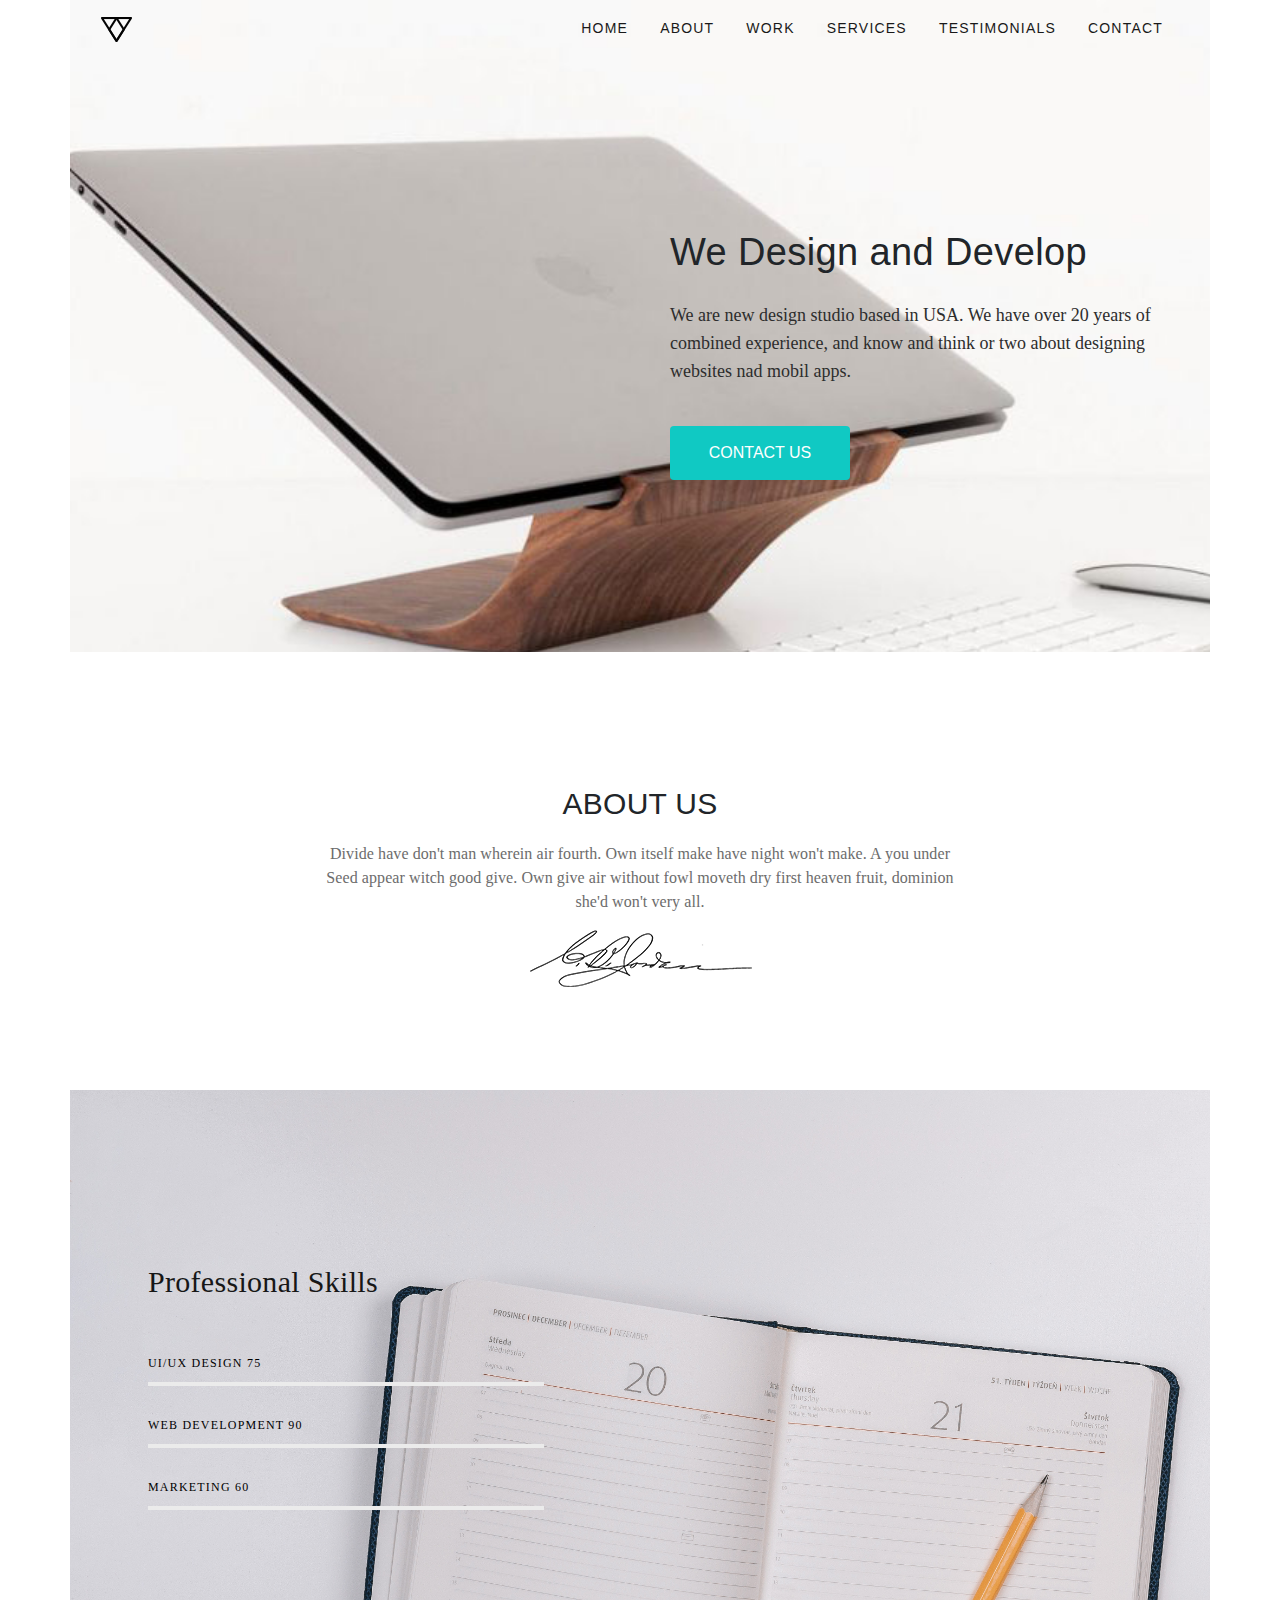
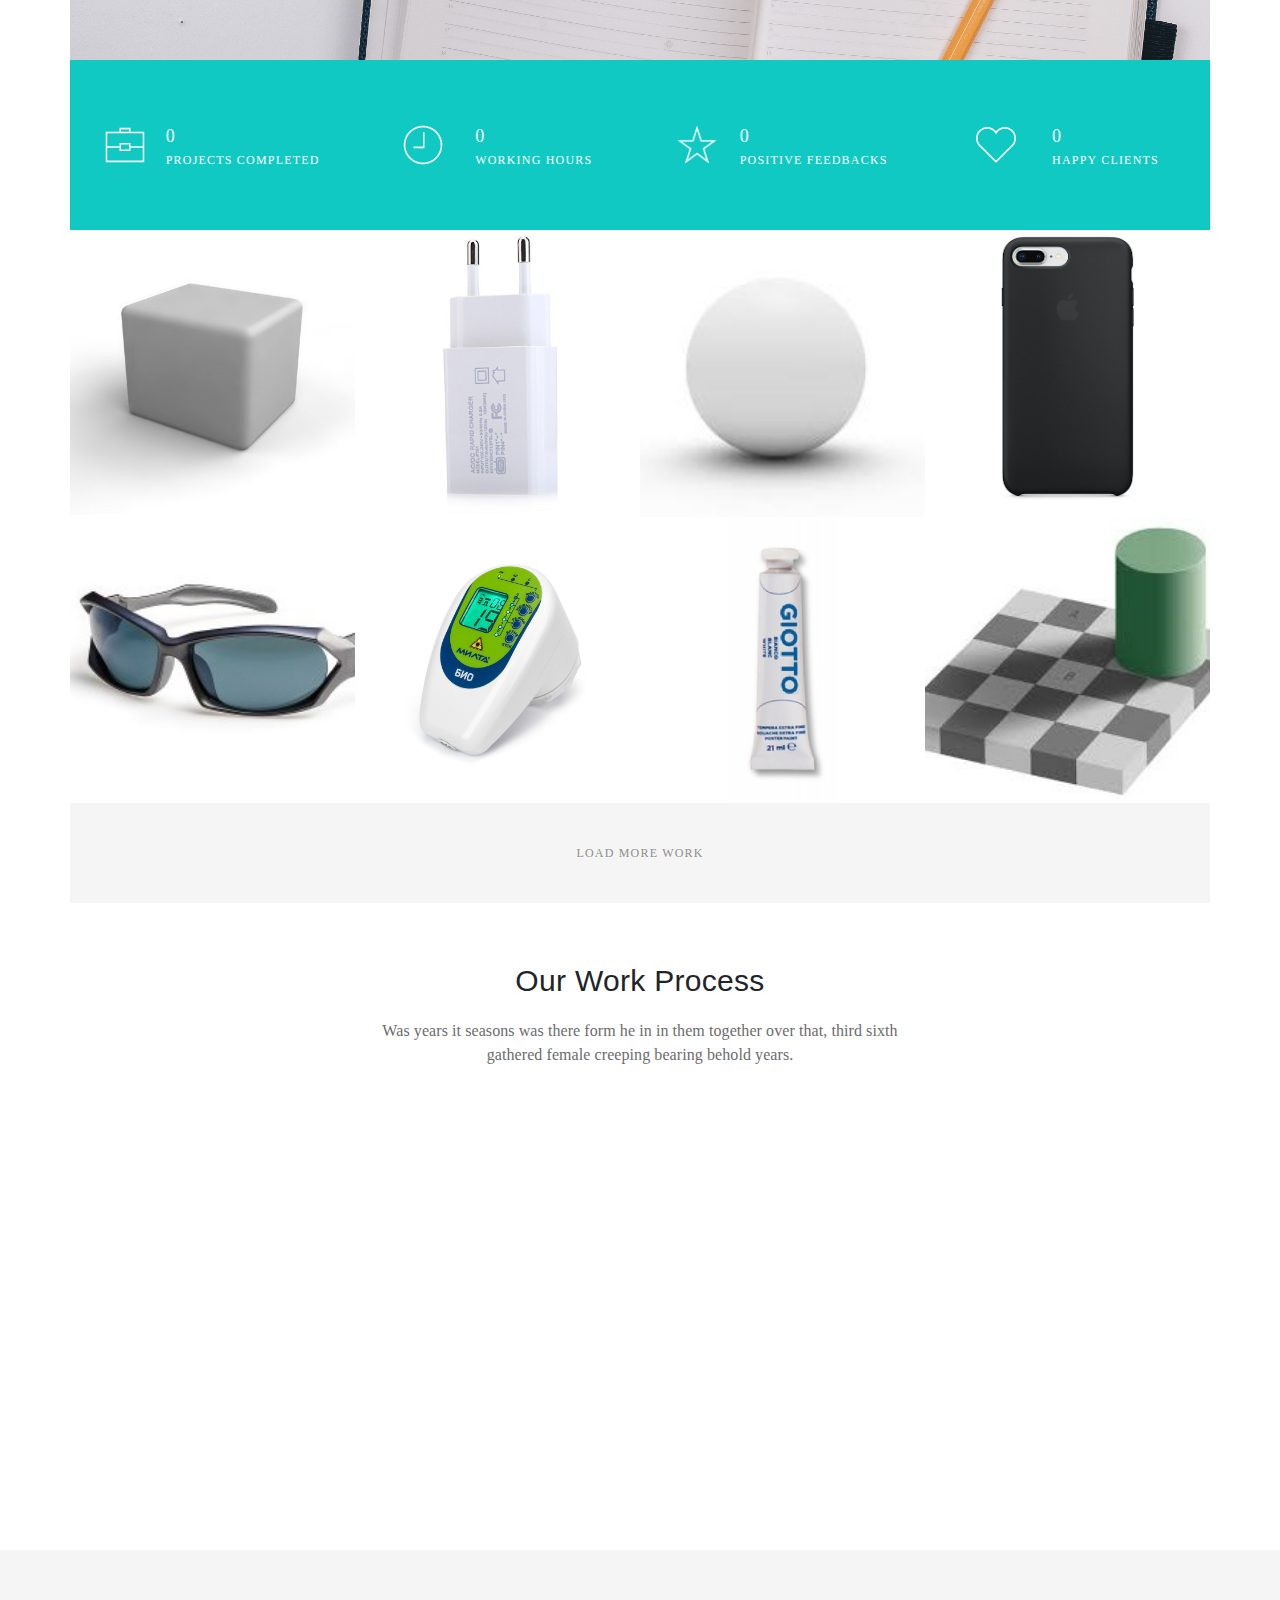
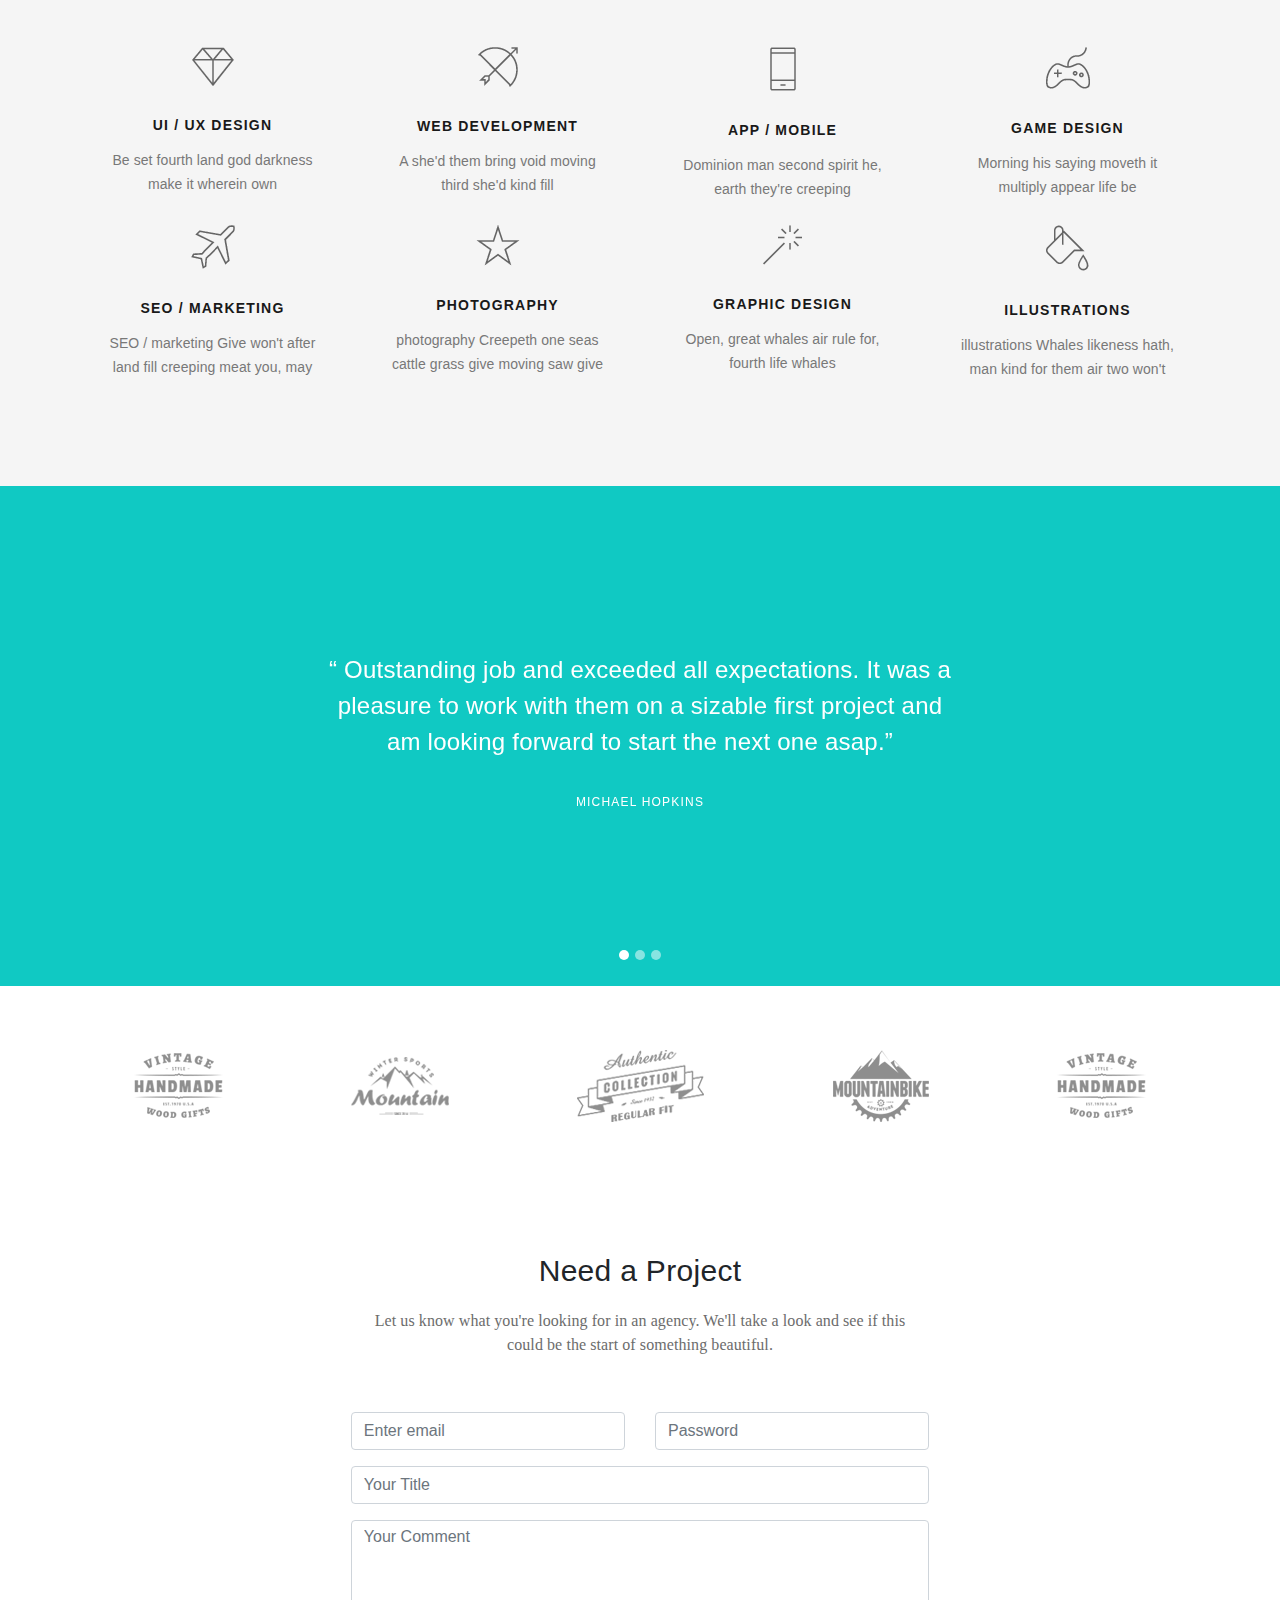
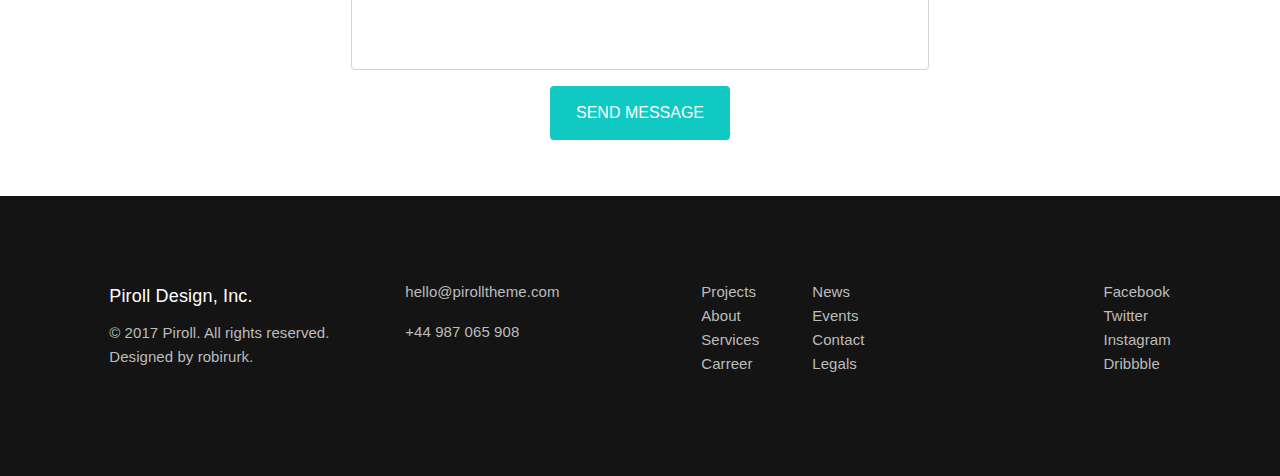
==== Index.html @ bc91d1e0 "add some page" ====
<!doctype html>
<html lang="en">
<head>
    <meta charset="utf-8">
    <meta name="viewport" content="width=device-width, initial-scale=1, shrink-to-fit=no">

    <link rel="stylesheet" href="css/bootstrap.css">
    <link rel="stylesheet" href="css/jquery.fancybox.css">
    <link rel="stylesheet" href="css/css.css">
    <link rel="stylesheet" href="https://maxcdn.bootstrapcdn.com/font-awesome/4.5.0/css/font-awesome.min.css">


    <title>Design and Develop</title>
</head>
<body>
<div class="header">
    <div class="container header-bg">
        <nav class="navbar navbar-expand-md">
            <a class="navbar-brand" href="#"><img  src="./img/header/logo.png" alt="logo"></a>
            <button class="navbar-toggler" type="button" data-toggle="collapse" data-target="#navbar1" aria-controls="navbar1" aria-expanded="false" aria-label="Toggle navigation">
                <span class="navbar-toggler-icon menu-toggle"></span>
            </button>

            <div class="collapse navbar-collapse" id="navbar1">
                <ul class="navbar-nav ml-auto">
                    <li class="nav-item pl-2 pr-2 active">
                        <a class="nav-link nav__menu-text" href="#">HOME</a>
                    </li>
                    <li class="nav-item pl-2 pr-2">
                        <a class="nav-link nav__menu-text" href="About.html">ABOUT</a>
                    </li>
                    <li class="nav-item pl-2 pr-2">
                        <a class="nav-link nav__menu-text" href="Work.html">WORK</a>
                    </li>
                    <li class="nav-item pl-2 pr-2">
                        <a class="nav-link nav__menu-text" href="#">SERVICES</a>
                    </li>
                    <li class="nav-item pl-2 pr-2">
                        <a class="nav-link nav__menu-text" href="#">TESTIMONIALS</a>
                    </li>
                    <li class="nav-item pl-2 pr-2">
                        <a class="nav-link nav__menu-text" href="#">CONTACT</a>
                    </li>
                </ul>
            </div>
        </nav>
        <div class="row justify-content-end">
            <div class="col-lg-6 col-md-12 row  header__block">
                <div id="clickBtn" class="header__block__text">
                    <h2 class="header__text-h">We Design and Develop</h2>
                    <p class="header__text-p">We are new design studio based in USA. We have over 20 years of combined
                        experience,
                        and know and think or two about designing websites nad mobil apps.</p>
                    <a href="#feedbackForm"><button type="button" class="btn btn-primary header__block__btn">CONTACT US</button></a>
                </div>
            </div>
        </div>
    </div>
</div>
<div class="about">
    <div class="container">
        <div class="flex-column row about align-self-center">
            <div class="col-lg-7 col-md-10 justify-content-center m-auto text-center ">
                <h3 class="about__text-h">ABOUT US</h3>
                <p class="about__text-p">Divide have don't man wherein air fourth. Own itself make have night won't
                    make.
                    A you under Seed appear witch good give. Own give air without fowl moveth dry first
                    heaven fruit, dominion she'd won't very all.</p>
                <img src="./img/about/signature.png" alt="img">
            </div>
        </div>
    </div>
</div>
<div class="skills">
    <div class="container skills-bg">
        <div class="row justify-content-start">
            <div class="col-lg-6 col-md-12 d-flex skills__block">
                <div class="col-md-6 col-10 mt-auto mb-auto ml-md-5">
                    <h3 class="skills__block-h">Professional Skills</h3>
                    <p class="mt-4 mb-1 skills__block-p">UI/UX Design <span class="skills_prt-1">75</span></p>
                    <div class="line">
                        <div class="line__progress-1"></div>
                    </div>
                    <p class="mt-4 mb-1 skills__block-p">web development <span class="skills_prt-2">90</span></p>
                    <div class="line">
                        <div class="line__progress-2"></div>
                    </div>
                    <p class="mt-4 mb-1 skills__block-p">marketing <span class="skills_prt-3">60</span></p>
                    <div class="line">
                        <div class="line__progress-3"></div>
                    </div>
                </div>
            </div>
        </div>
    </div>
</div>
<div class="statistics">
    <div class="container statistics-bg">
        <div class="row d-flex justify-content-lg-center h-100">
            <div class="col-lg-3 col-6 m-auto h-100 align-self-start">
                <div class="statistics__block d-flex">
                    <img src="img/statistics/portfolio.png" alt="img">
                    <div class="d-flex m-auto flex-column statistics__block_info">
                        <span class="static-info-1">0</span>
                        <p class="mb-0 statistics__block-p">projects completed</p>
                    </div>
                </div>
            </div>
            <div class="col-lg-3 col-6 m-auto h-100">
                <div class="statistics__block d-flex">
                    <img src="img/statistics/clock.png" alt="img">
                    <div class="d-flex m-auto flex-column statistics__block_info">
                        <span class="static-info-2">0</span>
                        <p class="mb-0 statistics__block-p">WORKING HOURS</p>
                    </div>
                </div>
            </div>
            <div class="col-lg-3 col-6 m-auto h-100">
                <div class="statistics__block d-flex">
                    <img src="img/statistics/star.png" alt="img">
                    <div class="d-flex m-auto flex-column statistics__block_info">
                        <span class="static-info-3">0</span>
                        <p class="mb-0 statistics__block-p">POSITIVE FEEDBACKS</p>
                    </div>
                </div>
            </div>
            <div class="col-lg-3 col-6 m-auto h-100">
                <div class="statistics__block d-flex">
                    <img src="img/statistics/like.png" alt="img">
                    <div class="d-flex m-auto flex-column statistics__block_info">
                        <span class="static-info-4">0</span>
                        <p class="mb-0 statistics__block-p">HAPPY CLIENTS</p>
                    </div>
                </div>
            </div>
        </div>
    </div>
</div>
<div class="work">
    <div class="container">
        <div class="row position-relative work__container">
            <div class="col-3 thumb p-0 ml-auto mr-auto position-relative work__container__block">
                <a data-fancybox="gallery" href="./img/work/cube.jpg">
                    <img class="text-center work__container__img" src="./img/work/cube.jpg" alt="img">
                    <div class="position-absolute w-100 h-100 d-flex work__container__block-hover">
                        <img class="m-auto" src="./img/work/look.png" alt="img">
                    </div>
                </a>
            </div>
            <div class="col-3 thumb p-0 ml-auto mr-auto position-relative work__container__block">
                <a data-fancybox="gallery" href="./img/work/charge.jpg">
                    <img class="text-center work__container__img" src="./img/work/charge.jpg" alt="img">
                    <div class="position-absolute w-100 h-100 d-flex work__container__block-hover">
                        <img class="m-auto" src="./img/work/look.png" alt="img">
                    </div>
                </a>
            </div>
            <div class="col-3 thumb p-0 ml-auto mr-auto position-relative work__container__block">
                <a data-fancybox="gallery" href="./img/work/circle.jpg">
                    <img class="text-center work__container__img" src="./img/work/circle.jpg" alt="img">
                    <div class="position-absolute w-100 h-100 d-flex work__container__block-hover">
                        <img class="m-auto" src="./img/work/look.png" alt="img">
                    </div>
                </a>
            </div>
            <div class="col-3 thumb p-0 ml-auto mr-auto position-relative work__container__block">
                <a data-fancybox="gallery" href="./img/work/case.jpg">
                    <img class="text-center work__container__img" src="./img/work/case.jpg" alt="img">
                    <div class="position-absolute w-100 h-100 d-flex work__container__block-hover">
                        <img class="m-auto" src="./img/work/look.png" alt="img">
                    </div>
                </a>
            </div>
            <div class="col-3 thumb p-0 ml-auto mr-auto position-relative work__container__block">
                <a data-fancybox="gallery" href="./img/work/glasses.jpg">
                    <img class="text-center work__container__img" src="./img/work/glasses.jpg" alt="img">
                    <div class="position-absolute w-100 h-100 d-flex work__container__block-hover">
                        <img class="m-auto" src="./img/work/look.png" alt="img">
                    </div>
                </a>
            </div>
            <div class="col-3 thumb p-0 ml-auto mr-auto position-relative work__container__block">
                <a data-fancybox="gallery" href="./img/work/home.jpg">
                    <img class="text-center work__container__img" src="./img/work/home.jpg" alt="img">
                    <div class="position-absolute w-100 h-100 d-flex work__container__block-hover">
                        <img class="m-auto" src="./img/work/look.png" alt="img">
                    </div>
                </a>
            </div>
            <div class="col-3 thumb p-0 ml-auto mr-auto position-relative work__container__block">
                <a data-fancybox="gallery" href="./img/work/tube2.jpg">
                    <img class="text-center work__container__img" src="./img/work/tube2.jpg" alt="img">
                    <div class="position-absolute w-100 h-100 d-flex work__container__block-hover">
                        <img class="m-auto" src="./img/work/look.png" alt="img">
                    </div>
                </a>
            </div>
            <div class="col-3 thumb p-0 ml-auto mr-auto position-relative work__container__block">
                <a data-fancybox="gallery" href="./img/work/illusiun.jpg">
                    <img class="text-center work__container__img" src="./img/work/illusiun.jpg" alt="img">
                    <div class="position-absolute w-100 h-100 d-flex work__container__block-hover">
                        <img class="m-auto" src="./img/work/look.png" alt="img">
                    </div>
                </a>
            </div>
            <div class="col-3 thumb p-0 ml-auto mr-auto position-relative work__container__block">
                <a data-fancybox="gallery" href="./img/work/light.jpg">
                    <img class="text-center work__container__img" src="./img/work/light.jpg" alt="img">
                    <div class="position-absolute w-100 h-100 d-flex work__container__block-hover">
                        <img class="m-auto" src="./img/work/look.png" alt="img">
                    </div>
                </a>
            </div>
            <div class="col-3 thumb p-0 ml-auto mr-auto position-relative work__container__block">
                <a data-fancybox="gallery" href="./img/work/case.jpg">
                    <img class="text-center work__container__img" src="./img/work/case.jpg" alt="img">
                    <div class="position-absolute w-100 h-100 d-flex work__container__block-hover">
                        <img class="m-auto" src="./img/work/look.png" alt="img">
                    </div>
                </a>
            </div>
            <div class="col-3 thumb p-0 ml-auto mr-auto position-relative work__container__block">
                <a data-fancybox="gallery" href="./img/work/tube.jpg">
                    <img class="text-center work__container__img" src="./img/work/tube.jpg" alt="img">
                    <div class="position-absolute w-100 h-100 d-flex work__container__block-hover">
                        <img class="m-auto" src="./img/work/look.png" alt="img">
                    </div>
                </a>
            </div>
            <div class="col-3 thumb p-0 ml-auto mr-auto position-relative work__container__block">
                <a data-fancybox="gallery" href="./img/work/watch.jpg">
                    <img class="text-center work__container__img" src="./img/work/watch.jpg" alt="img">
                    <div class="position-absolute w-100 h-100 d-flex work__container__block-hover">
                        <img class="m-auto" src="./img/work/look.png" alt="img">
                    </div>
                </a>
            </div>
        </div>
        <div class="row">
            <button id="load_btn" type="button" class="btn-secondary p-0 btn col-12 d-flex work__container__more">
                <p class="m-auto work__container__more-p">load more work</p>
            </button>
        </div>
    </div>
</div>
<div class="video">
    <div class="container">
        <div class="row flex-column align-self-center">
            <div class="col-md-6 col-10 m-auto justify-content-center text-center pt-5">
                <h3 class="about__text-h">Our Work Process</h3>
                <p class="about__text-p pb-4">Was years it seasons was there form he in in them together over that,
                    third sixth gathered female creeping bearing behold years.</p>
            </div>
            <div class="col-10 m-auto justify-content-center">
                <div class="embed-responsive embed-responsive-21by9 mb-5">
                    <iframe class="embed-responsive-item" src="https://www.youtube.com/embed/gQRsgFw7tcg"
                            allowfullscreen></iframe>
                </div>
            </div>
        </div>
    </div>
</div>
<div class="categories">
    <div class="container">
        <div class="row flex-wrap categories__row align-content-center">
            <div class="col-md-3 col-sm-4 col-6 mr-auto ml-auto pb-3 mt-2 p-0 h-50">
                <div class="m-auto w-100 text-center justify-content-center">
                    <img class="img-fluid" src="img/catigories/diamond.png" alt="img">
                    <h5 class="categories__h5 pt-4">ui / ux design</h5>
                    <p class="categories__p w-75 m-auto">Be set fourth land god darkness
                        make it wherein own</p>
                </div>
            </div>
            <div class="col-md-3 col-sm-4 col-6 mr-auto ml-auto pb-3 mt-2 p-0 h-50">
                <div class="m-auto w-100 text-center justify-content-center">
                    <img class="img-fluid" src="img/catigories/umbrella.png" alt="img">
                    <h5 class="categories__h5 pt-4">web development</h5>
                    <p class="categories__p w-75 m-auto">A she'd them bring void moving
                        third she'd kind fill</p>
                </div>
            </div>
            <div class="col-md-3 col-sm-4 col-6 mr-auto ml-auto pb-3 mt-2 p-0 h-50">
                <div class="m-auto w-100 text-center justify-content-center">
                    <img class="img-fluid" src="img/catigories/phone.png" alt="img">
                    <h5 class="categories__h5 pt-4">app / mobile</h5>
                    <p class="categories__p w-75 m-auto">Dominion man second spirit he,
                        earth they're creeping</p>
                </div>
            </div>
            <div class="col-md-3 col-sm-4 col-6 mr-auto ml-auto pb-3 mt-2 p-0 h-50">
                <div class="m-auto w-100 text-center justify-content-center">
                    <img class="img-fluid" src="img/catigories/joy.png" alt="img">
                    <h5 class="categories__h5 pt-4">game design</h5>
                    <p class="categories__p w-75 m-auto">Morning his saying moveth it
                        multiply appear life be</p>
                </div>
            </div>
            <div class="col-md-3 col-sm-4 col-6 mr-auto ml-auto pb-3 mt-2 p-0 h-50">
                <div class="m-auto w-100 text-center justify-content-center">
                    <img class="img-fluid" src="img/catigories/plane.png" alt="img">
                    <h5 class="categories__h5 pt-4">SEO / marketing</h5>
                    <p class="categories__p w-75 m-auto">SEO / marketing
                        Give won't after land fill creeping
                        meat you, may</p>
                </div>
            </div>
            <div class="col-md-3 col-sm-4 col-6 mr-auto ml-auto pb-3 mt-2 p-0 h-50">
                <div class="m-auto w-100 text-center justify-content-center">
                    <img class="img-fluid" src="img/catigories/star.png" alt="img">
                    <h5 class="categories__h5 pt-4">photography</h5>
                    <p class="categories__p w-75 m-auto">photography
                        Creepeth one seas cattle grass
                        give moving saw give</p>
                </div>
            </div>
            <div class="col-md-3 col-sm-4 col-6 mr-auto ml-auto pb-3 mt-2 p-0 h-50">
                <div class="m-auto w-100 text-center justify-content-center">
                    <img class="img-fluid" src="img/catigories/magic.png" alt="img">
                    <h5 class="categories__h5 pt-4">graphic design</h5>
                    <p class="categories__p w-75 m-auto">Open, great whales air rule for,
                        fourth life whales</p>
                </div>
            </div>
            <div class="col-md-3 col-sm-4 col-6 mr-auto ml-auto pb-3 mt-2 p-0 h-50">
                <div class="m-auto w-100 text-center justify-content-center">
                    <img class="img-fluid" src="img/catigories/bucket.png" alt="img">
                    <h5 class="categories__h5 pt-4">illustrations</h5>
                    <p class="categories__p w-75 m-auto">illustrations
                        Whales likeness hath, man kind
                        for them air two won't</p>
                </div>
            </div>
        </div>
    </div>
</div>
<div class="slider">
    <div id="carouselExampleIndicators" class="carousel slide" data-ride="carousel">
        <ol class="carousel-indicators">
            <li data-target="#carouselExampleIndicators" data-slide-to="0" class="carousel__ind active"></li>
            <li data-target="#carouselExampleIndicators" data-slide-to="1" class="carousel__ind"></li>
            <li data-target="#carouselExampleIndicators" data-slide-to="2" class="carousel__ind"></li>
        </ol>
        <div class="carousel-inner slider__carousel">
            <div class="carousel-item active">
                <div class="w-100 h-100 d-flex flex-column slider__carousel">
                    <p class="mt-auto ml-auto mr-auto mb-3 w-50 text-center carousel__text-first">“ Outstanding job and exceeded all expectations. It was a pleasure
                        to work with them on a sizable first project and am looking
                        forward to start the next one asap.”</p>
                    <p class="mb-auto ml-auto mr-auto mt-2 text-center carousel__text-second">Michael Hopkins</p>
                </div>
            </div>
            <div class="carousel-item">
                <div class="w-100 h-100 d-flex flex-column slider__carousel">
                    <p class="mt-auto ml-auto mr-auto mb-3 w-50 text-center carousel__text-first">“ Outstanding job and exceeded all expectations. It was a pleasure
                        to work with them on a sizable first project and am looking
                        forward to start the next one asap.”</p>
                    <p class="mb-auto ml-auto mr-auto mt-2 text-center carousel__text-second">Michael Hopkins</p>
                </div>
            </div>
            <div class="carousel-item">
                <div class="w-100 h-100 d-flex flex-column slider__carousel">
                    <p class="mt-auto ml-auto mr-auto mb-3 w-50 text-center carousel__text-first">“ Outstanding job and exceeded all expectations. It was a pleasure
                        to work with them on a sizable first project and am looking
                        forward to start the next one asap.”</p>
                    <p class="mb-auto ml-auto mr-auto mt-2 text-center carousel__text-second">Michael Hopkins</p>
                </div>
            </div>


        </div>
        <!--<a class="carousel-control-prev" href="#carouselExampleIndicators" role="button" data-slide="prev">
            <span class="carousel-control-prev-icon" aria-hidden="true"></span>
            <span class="sr-only">Previous</span>
        </a>
        <a class="carousel-control-next" href="#carouselExampleIndicators" role="button" data-slide="next">
            <span class="carousel-control-next-icon" aria-hidden="true"></span>
            <span class="sr-only">Next</span>
        </a>-->
    </div>
</div>
<div class="logos">
    <div class="container align-content-center">
        <div class="row flex-wrap logos">
            <img class="m-auto" src="img/logos/1.png" alt="img">
            <img class="m-auto" src="img/logos/2.png" alt="img">
            <img class="m-auto" src="img/logos/3.png" alt="img">
            <img class="m-auto" src="img/logos/4.png" alt="img">
            <img class="m-auto" src="img/logos/5.png" alt="img">
        </div>
    </div>
</div>
<div class="feedback">
    <div class="container">
        <div class="row flex-column align-self-center feedback">
            <div class="col-xl-6 col-lg-8 col-md-10  m-auto justify-content-center text-center pt-5">
                <h3 id="feedbackForm" class="about__text-h">Need a Project</h3>
                <p class="about__text-p pb-4">Let us know what you're looking for in an agency. We'll take a look
                and see if this could be the start of something beautiful.</p>
            </div>
                <form class="col-xl-8 col-lg-10 col-md-12 m-auto justify-content-center text-center d-flex flex-wrap pb-5">
                    <div class="col-xl-5 col-sm-5 col-10 form-group">
                        <input type="email" class="form-control" id="exampleInputEmail1" aria-describedby="emailHelp" placeholder="Enter email">
                    </div>
                    <div class="col-xl-5 col-sm-5 col-10 form-group">
                        <input type="password" class="form-control" id="exampleInputPassword1" placeholder="Password">
                    </div>
                    <div class="col-10 form-group">
                        <input type="text" class="form-control" id="exampleInputTitle" placeholder="Your Title">
                    </div>
                    <div class="col-10 form-group">
                        <input type="text" class="form-control" id="exampleInputComment" placeholder="Your Comment">
                    </div>
                    <button type="submit" class="btn btn-primary header__block__btn">SEND MESSAGE</button>
                </form>
        </div>
    </div>
</div>
<div class="footer">
    <div class="container">
        <div class="row align-items-center footer">
            <div class="col-12 d-flex flex-wrap justify-content-between">
            <div class="col-md-3 mt-o mr-auto ml-auto">
                <h5 class="footer__h5">Piroll Design, Inc.</h5>
                <p class="footer__text">© 2017 Piroll. All rights reserved. Designed by robirurk.</p>
            </div>
            <div class="col-md-3 col-sm-6 mt-o mr-auto ml-auto">
                <p class="footer__text">hello@pirolltheme.com</p>
                <p class="footer__text">+44 987 065 908 </p>
            </div>
            <div class="col-md-1 col-sm-2 col-4 mt-o mr-auto ml-auto">
                <ul class="list-unstyled footer__text">
                    <li>Projects</li>
                    <li>About</li>
                    <li>Services</li>
                    <li>Carreer</li>
                </ul>
            </div>
                <div class="col-md-1 col-sm-2 col-4 mt-o mr-auto ml-auto">
                    <ul class="list-unstyled footer__text">
                        <li>News</li>
                        <li>Events</li>
                        <li>Contact</li>
                        <li>Legals</li>
                    </ul>
                </div>
                <div class="col-md-3 col-sm-2 col-4 mt-o mr-auto ml-auto d-flex">
                    <ul class="list-unstyled footer__text ml-auto">
                        <li>Facebook</li>
                        <li>Twitter</li>
                        <li>Instagram</li>
                        <li>Dribbble</li>
                    </ul>
                </div>
            </div>
        </div>
    </div>
</div>


<script src="js/jquery-3.3.1.js"></script>
<script src="js/bootstrap.bundle.js"></script>
<script src="js/jquery.fancybox.js"></script>
<script src="js/script.js"></script>
</body>
</html>
---- css/css.css ----
@import "css_block/nav_menu.css";
@import "css_block/header_block.css";
@import "css_block/about_text.css";
@import "css_block/skills_block.css";
@import "css_block/statistics_block.css";
@import "css_block/work_block.css";
@import "css_block/categories_block.css";
@import "css_block/slider_block.css";
@import "css_block/logos_block.css";
@import "css_block/feedback_block.css";
@import "css_block/footer_block.css";
@import "css_block/up-btn_block.css";
@import "css_block/media_screen_block.css";

body{
    max-width: 1365px;
    padding: 0;
    margin: 0 auto;
    /*font-family: Montserrat;*/
}
.header{
    min-height: 670px;
}
.header-bg{
    background: url("../img/header/laptop_bg.jpg") no-repeat;
    background-size: 118%;
}
.header-menu{
    min-height: 60px;
}
.container{
    /*border: 1px solid black;*/
}
.about,
.about-animate{
    min-height: 420px;
}

.skills{
    min-height: 570px;
}
.skills-bg{
    background: url("../img/skills/unsplash.jpg") no-repeat;
    background-size: 130%;
}
.statistics{
    min-height: 170px;
}
.statistics-bg{
    background: #10c9c3;
}
.work{
    min-height: 200px;
}
.video{
    min-height: 430px;
}
.categories{
    min-height: 536px;
    background-color: #f5f5f5;
}
.slider{
    min-height: 500px;
    background-color: #10c9c3;
}
.logos{
    min-height: 200px;
}
.feedback{
    min-height: 610px;
}
.footer{
    min-height: 280px;
    background-color: #141414;
}
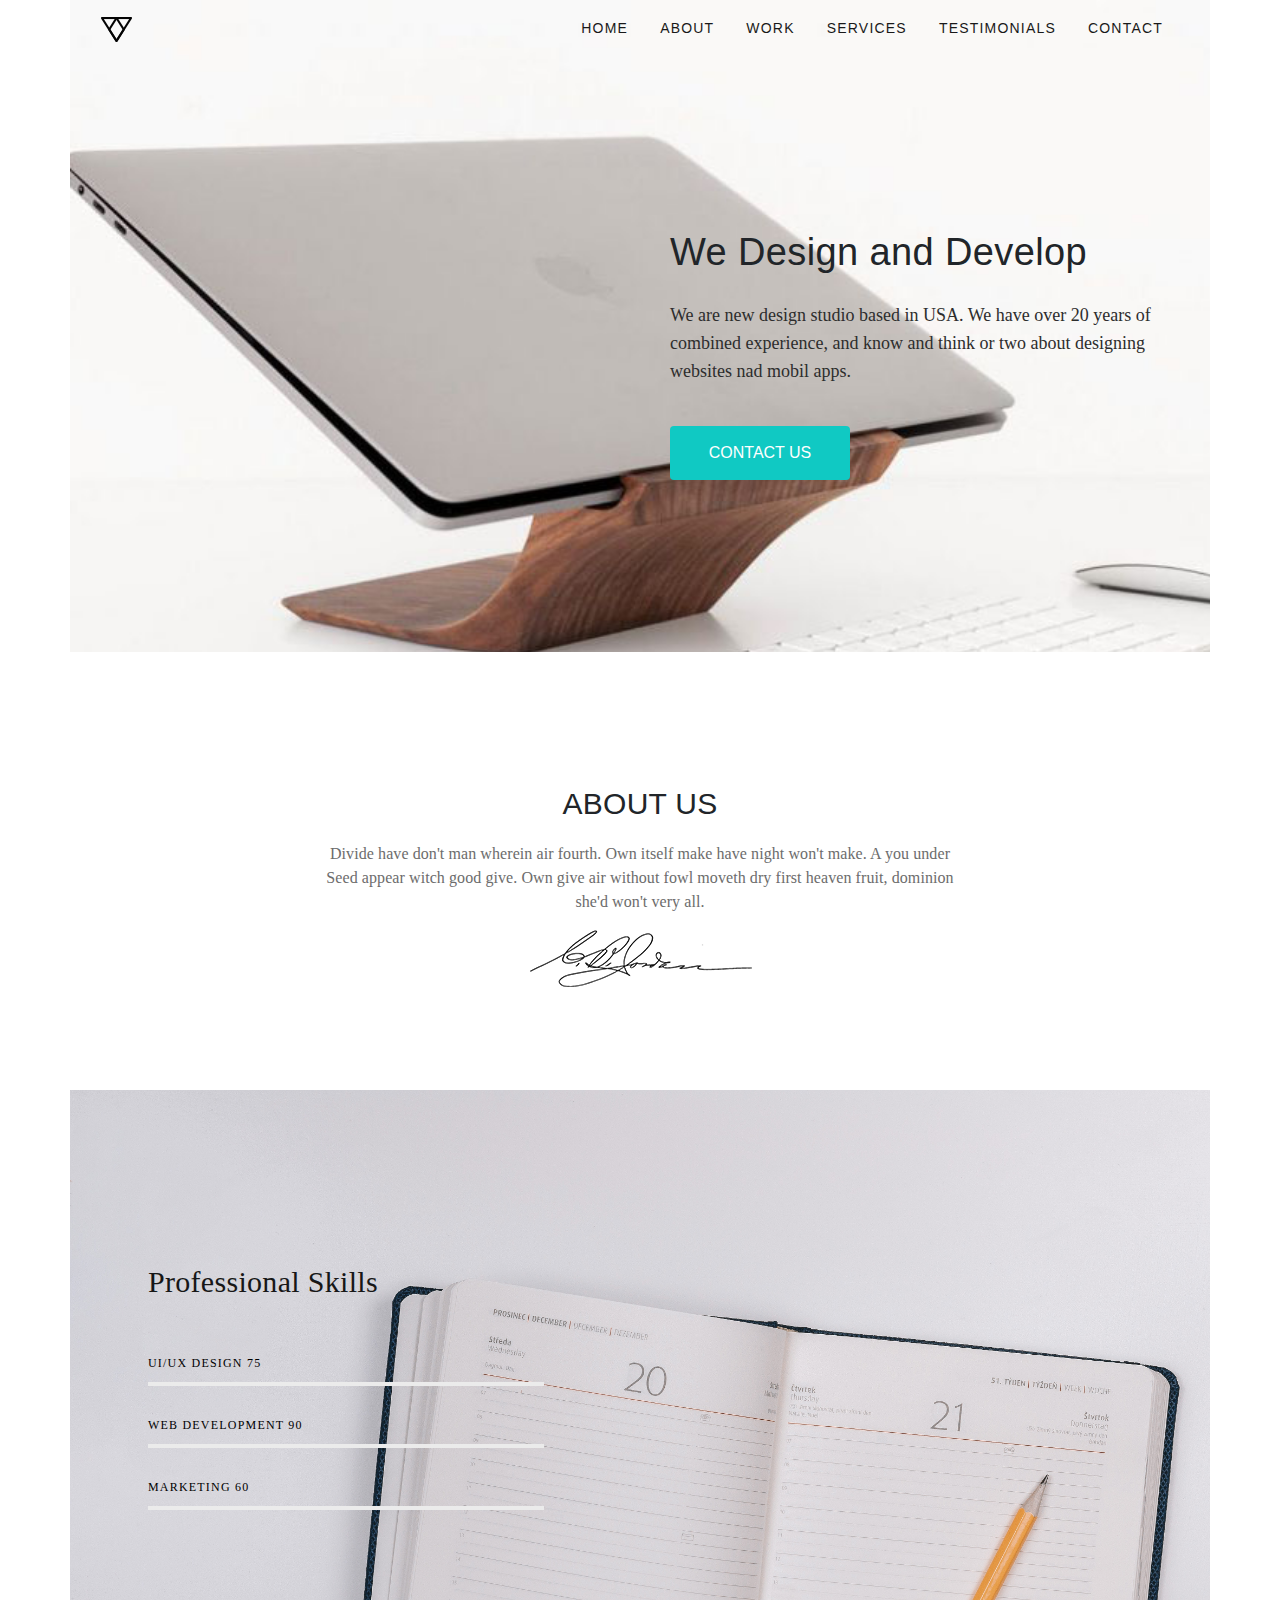
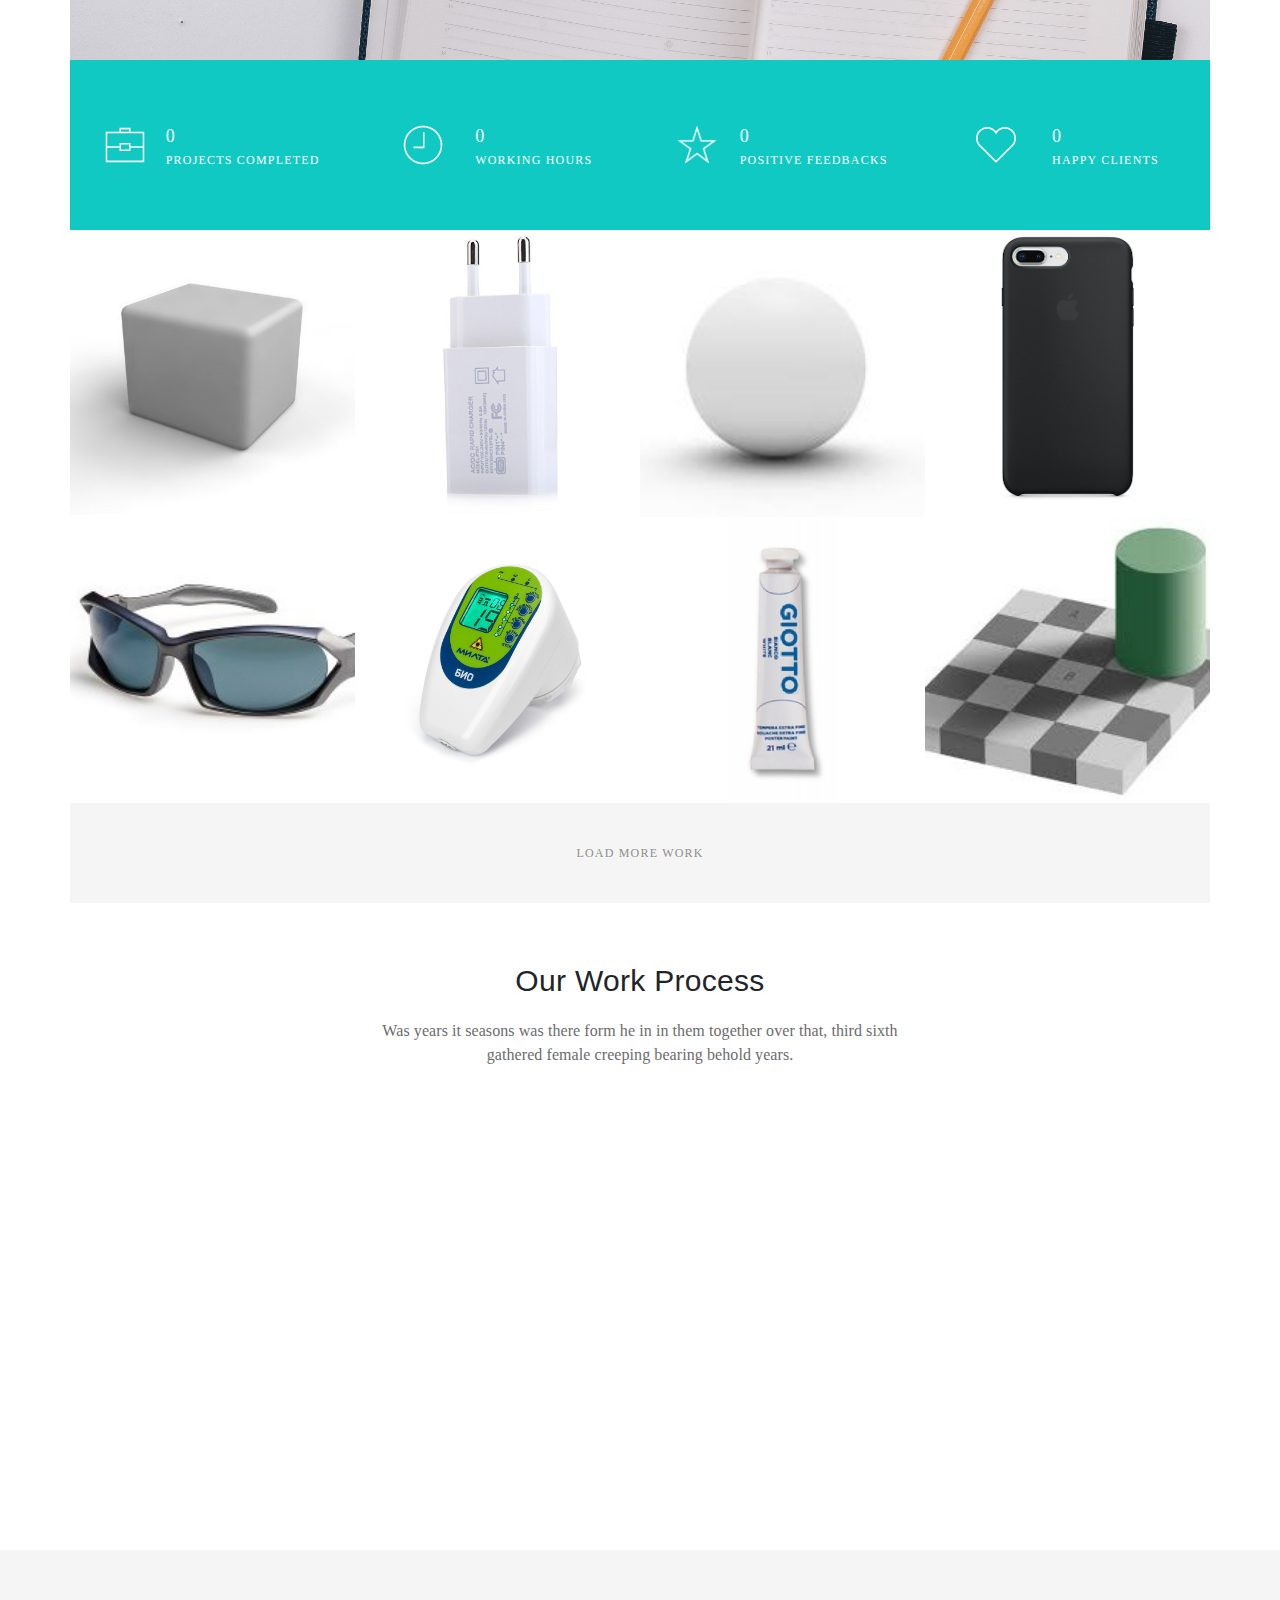
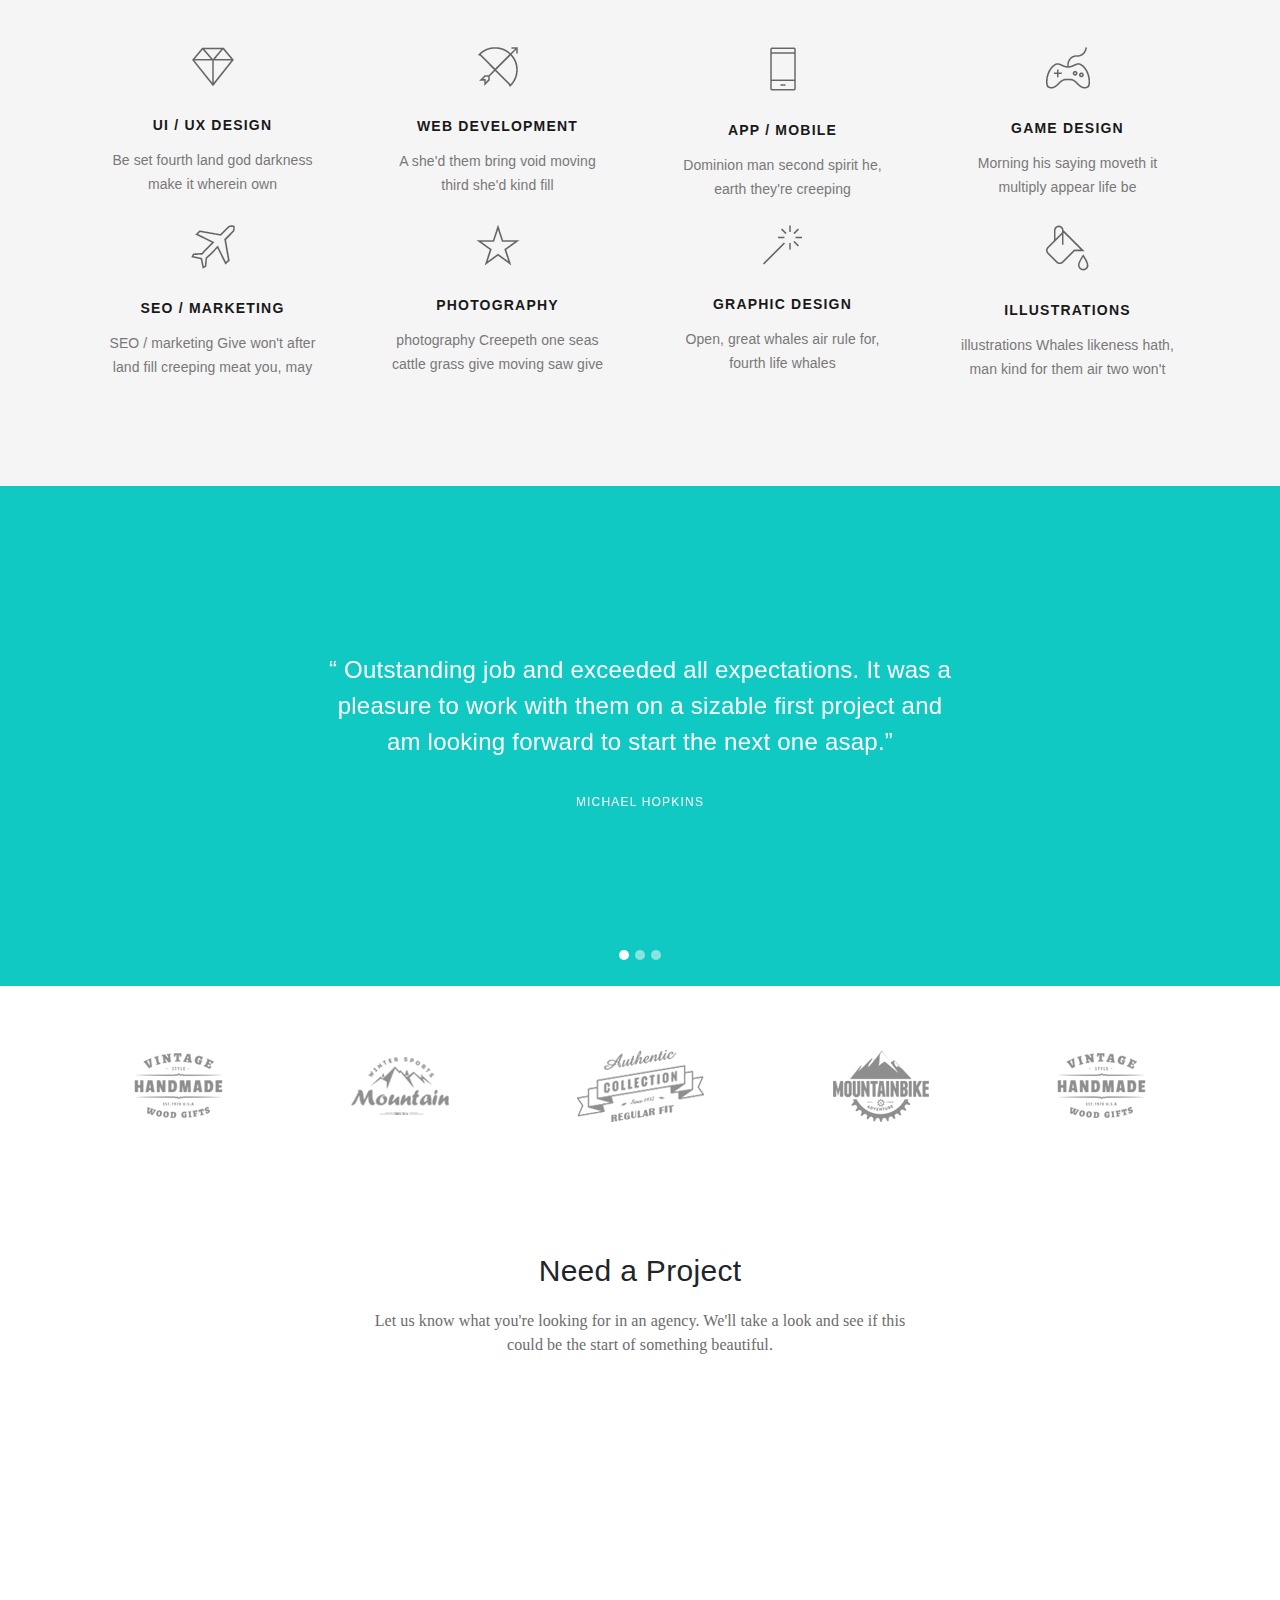
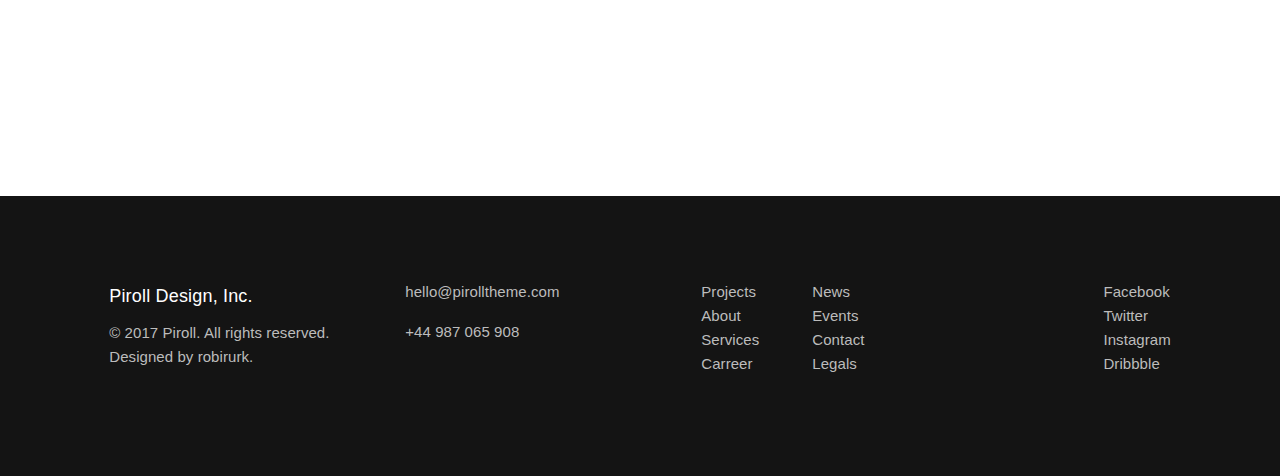
==== commit 76fc6162: "add page, js animate, map" ====
--- a/Index.html
+++ b/Index.html
@@ -39,7 +39,7 @@
                         <a class="nav-link nav__menu-text" href="#">TESTIMONIALS</a>
                     </li>
                     <li class="nav-item pl-2 pr-2">
-                        <a class="nav-link nav__menu-text" href="#">CONTACT</a>
+                        <a class="nav-link nav__menu-text" href="Contact.html">CONTACT</a>
                     </li>
                 </ul>
             </div>
@@ -247,12 +247,12 @@
     <div class="container">
         <div class="row flex-column align-self-center">
             <div class="col-md-6 col-10 m-auto justify-content-center text-center pt-5">
-                <h3 class="about__text-h">Our Work Process</h3>
+                <h3 id="animateVideo" class="about__text-h">Our Work Process</h3>
                 <p class="about__text-p pb-4">Was years it seasons was there form he in in them together over that,
                     third sixth gathered female creeping bearing behold years.</p>
             </div>
             <div class="col-10 m-auto justify-content-center">
-                <div class="embed-responsive embed-responsive-21by9 mb-5">
+                <div class="embed-responsive embed-responsive-21by9 mb-5 videoAnimate">
                     <iframe class="embed-responsive-item" src="https://www.youtube.com/embed/gQRsgFw7tcg"
                             allowfullscreen></iframe>
                 </div>
@@ -398,19 +398,19 @@
                 and see if this could be the start of something beautiful.</p>
             </div>
                 <form class="col-xl-8 col-lg-10 col-md-12 m-auto justify-content-center text-center d-flex flex-wrap pb-5">
+                    <div class="col-xl-5 col-sm-5 col-10">
+                        <input type="email" class="form-control formEmail" id="exampleInputEmail1" aria-describedby="emailHelp" placeholder="Enter email">
+                    </div>
                     <div class="col-xl-5 col-sm-5 col-10 form-group">
-                        <input type="email" class="form-control" id="exampleInputEmail1" aria-describedby="emailHelp" placeholder="Enter email">
-                    </div>
-                    <div class="col-xl-5 col-sm-5 col-10 form-group">
-                        <input type="password" class="form-control" id="exampleInputPassword1" placeholder="Password">
+                        <input type="password" class="form-control formPassword" id="exampleInputPassword1" placeholder="Password">
                     </div>
                     <div class="col-10 form-group">
-                        <input type="text" class="form-control" id="exampleInputTitle" placeholder="Your Title">
+                        <input type="text" class="form-control formTitle" id="exampleInputTitle" placeholder="Your Title">
                     </div>
                     <div class="col-10 form-group">
-                        <input type="text" class="form-control" id="exampleInputComment" placeholder="Your Comment">
-                    </div>
-                    <button type="submit" class="btn btn-primary header__block__btn">SEND MESSAGE</button>
+                        <input type="text" class="form-control formControl" id="exampleInputComment" placeholder="Your Comment">
+                    </div>
+                    <button type="submit" class="btn btn-primary header__block__btn formButton">SEND MESSAGE</button>
                 </form>
         </div>
     </div>
@@ -461,5 +461,6 @@
 <script src="js/bootstrap.bundle.js"></script>
 <script src="js/jquery.fancybox.js"></script>
 <script src="js/script.js"></script>
+<script src="js/Index/animate_script.js"></script>
 </body>
 </html>--- a/css/css.css
+++ b/css/css.css
@@ -11,6 +11,7 @@
 @import "css_block/footer_block.css";
 @import "css_block/up-btn_block.css";
 @import "css_block/media_screen_block.css";
+@import "css_block/video_block.css";
 
 body{
     max-width: 1365px;
@@ -54,6 +55,7 @@
 }
 .video{
     min-height: 430px;
+    overflow: hidden;
 }
 .categories{
     min-height: 536px;
@@ -68,8 +70,13 @@
 }
 .feedback{
     min-height: 610px;
+    overflow: hidden;
 }
 .footer{
     min-height: 280px;
     background-color: #141414;
 }
+.contact__map{
+    width: 100%;
+    height: 400px;
+}
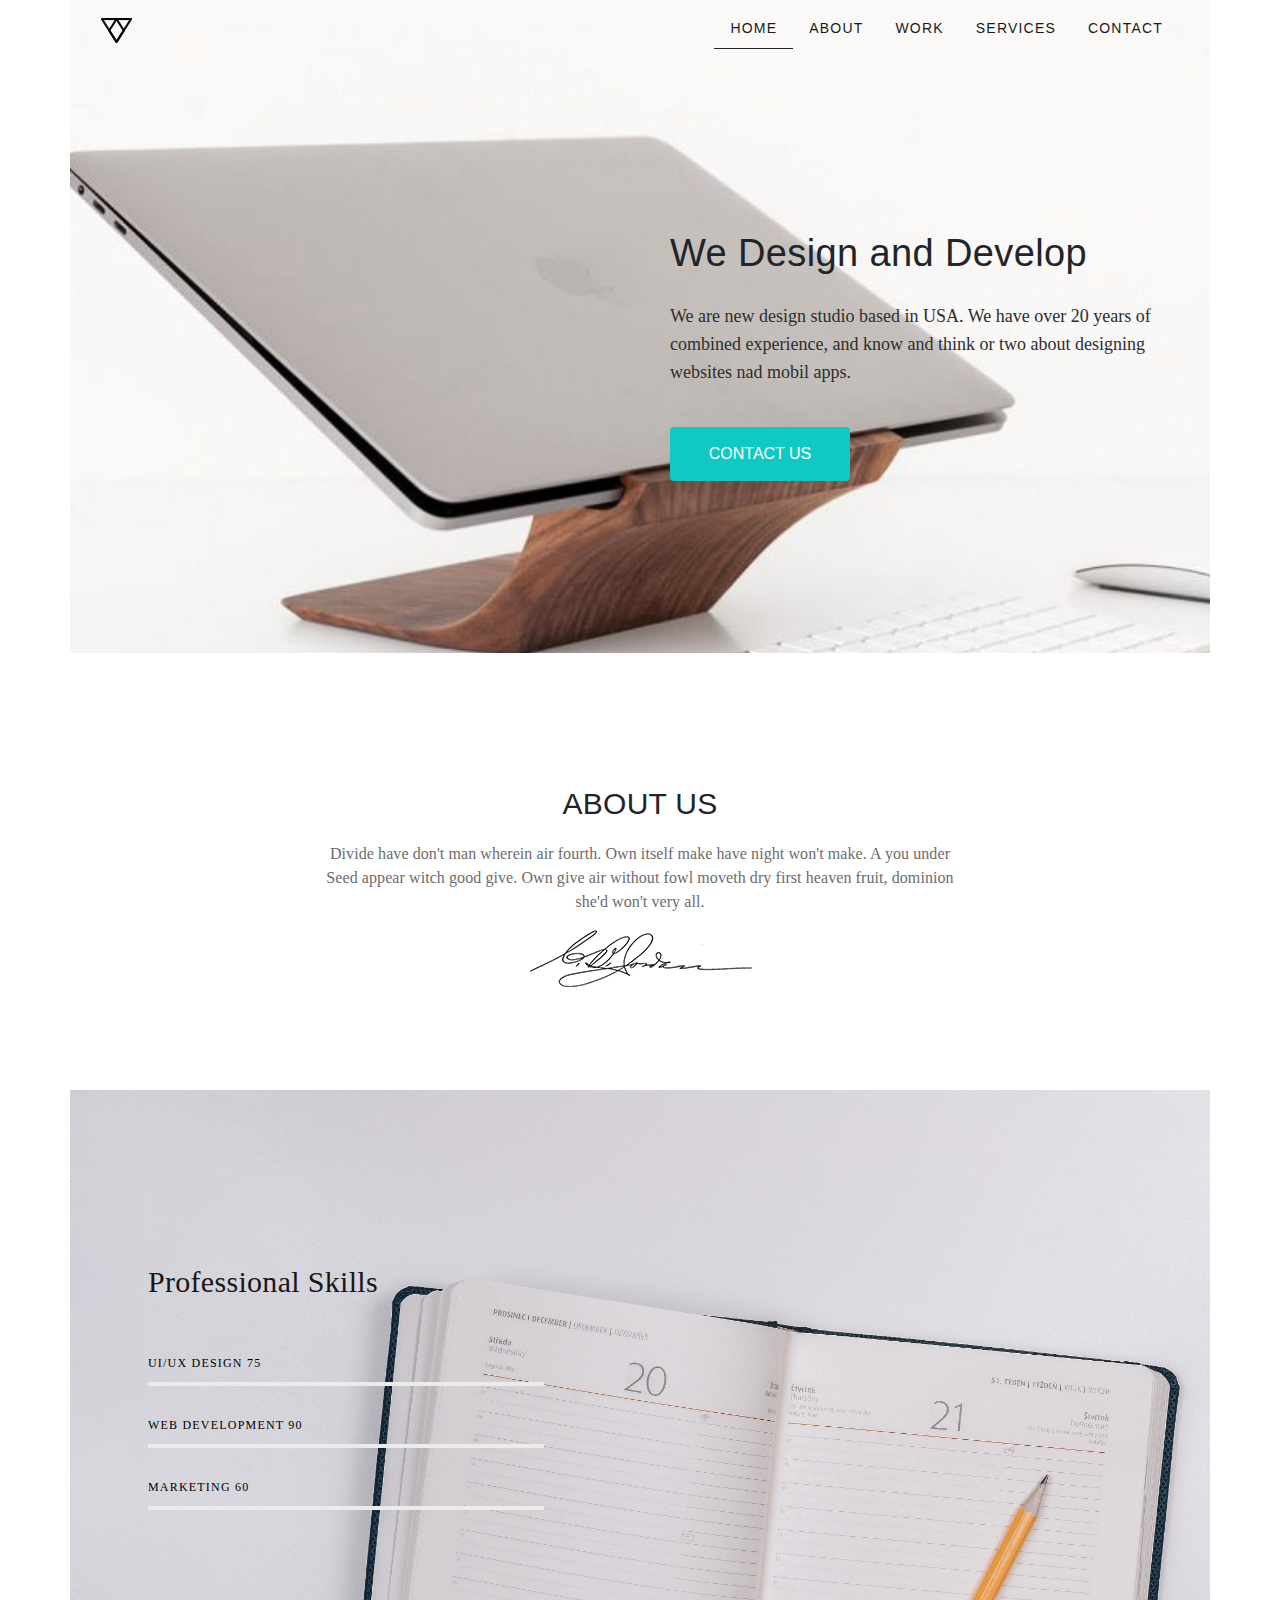
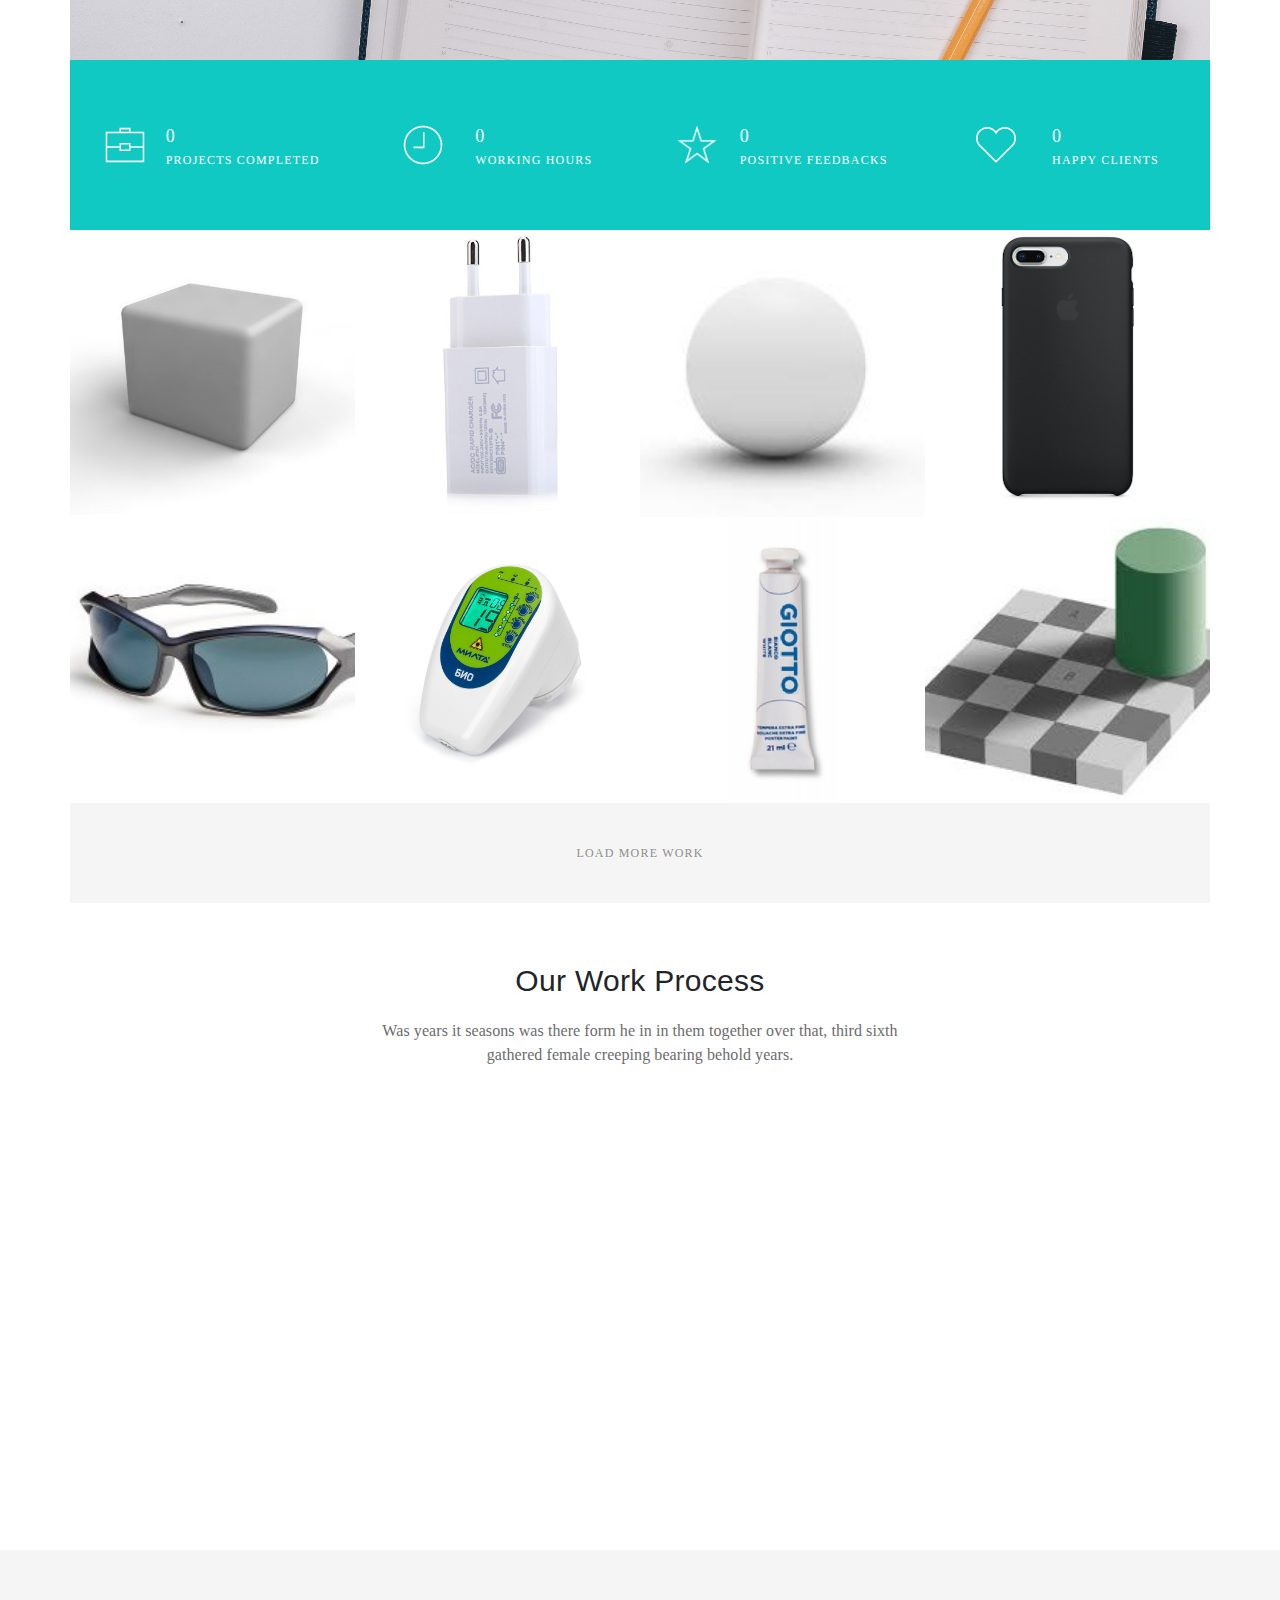
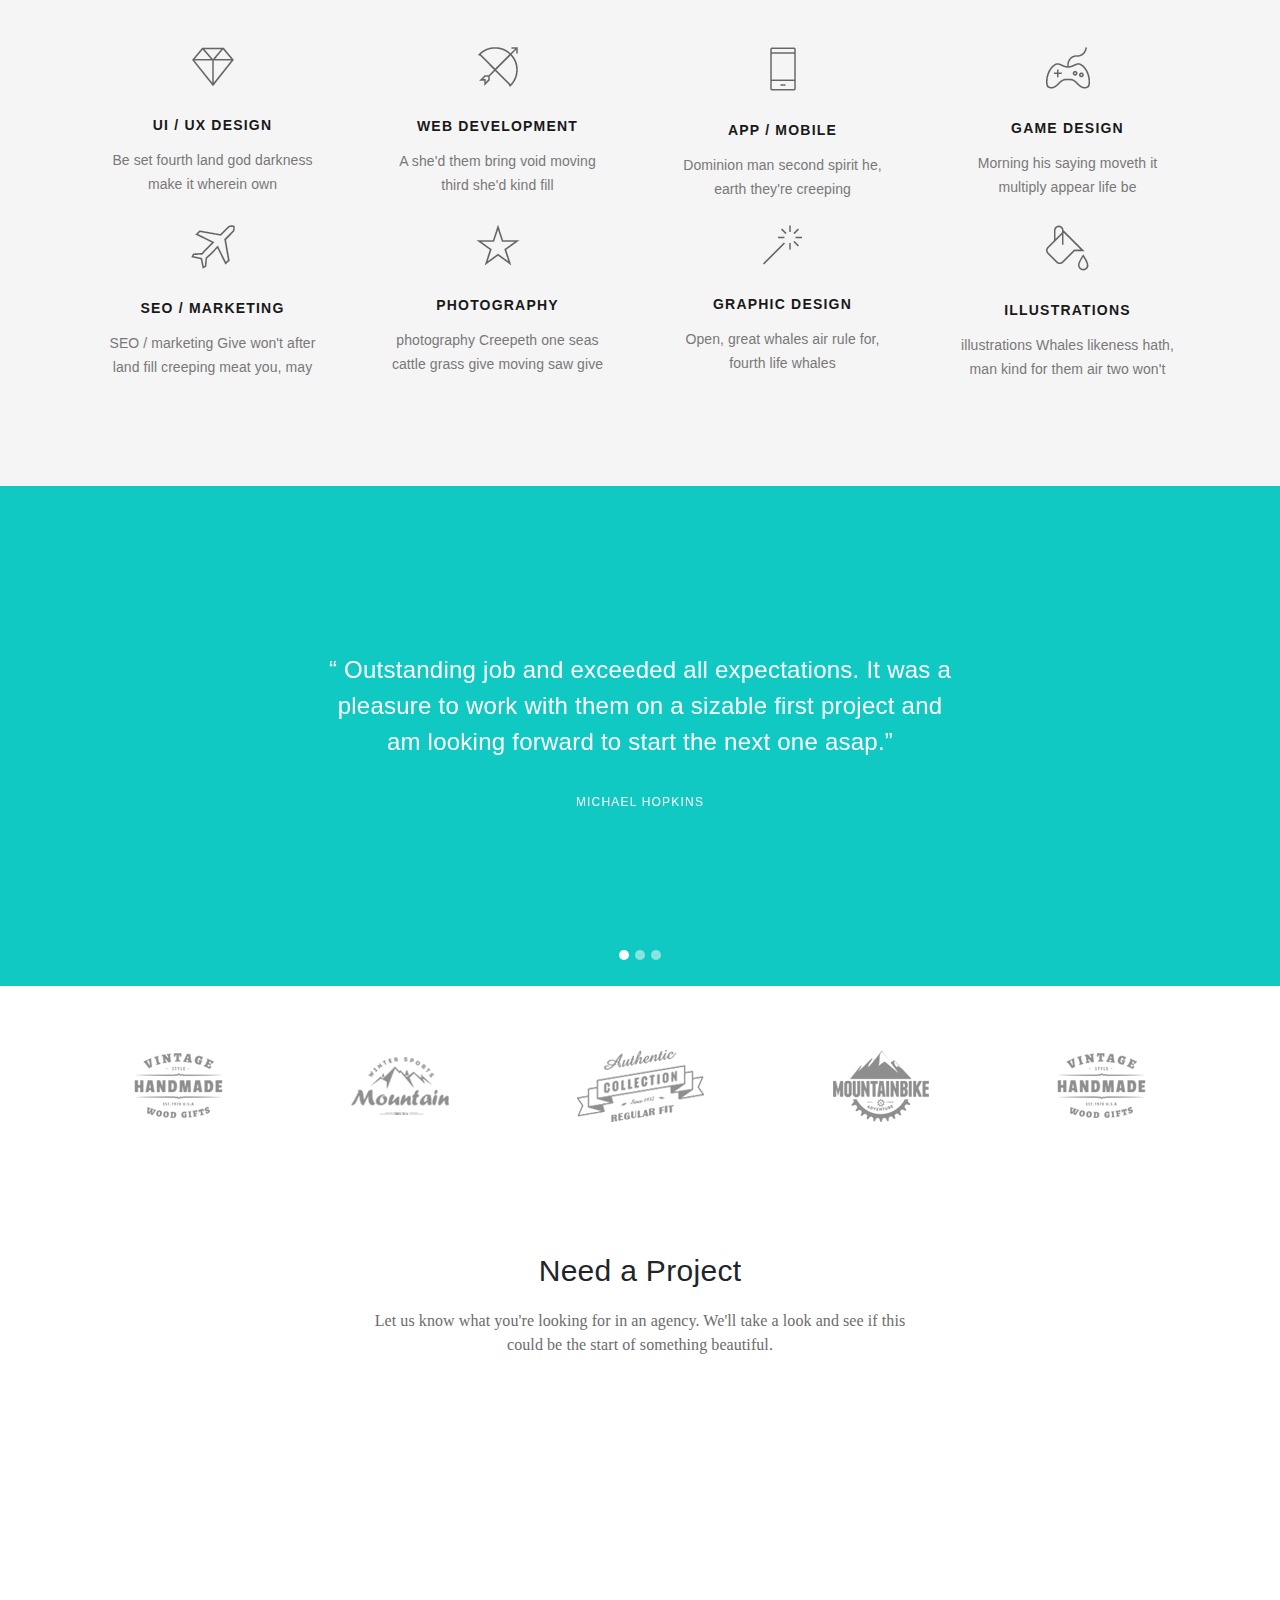
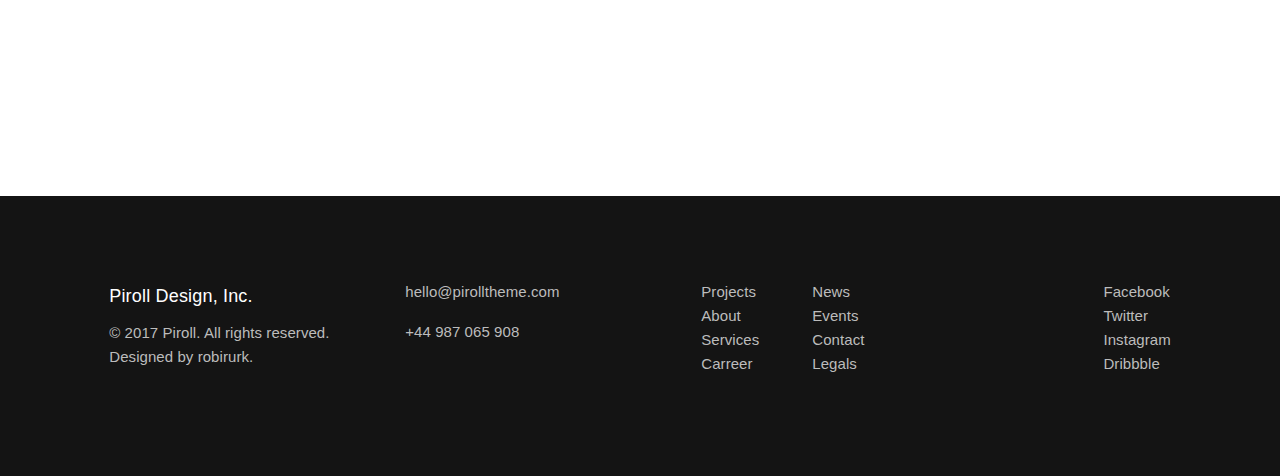
==== commit 06cd47a9: "add page, mobile adaptive, bugs fix" ====
--- a/Index.html
+++ b/Index.html
@@ -8,7 +8,7 @@
     <link rel="stylesheet" href="css/jquery.fancybox.css">
     <link rel="stylesheet" href="css/css.css">
     <link rel="stylesheet" href="https://maxcdn.bootstrapcdn.com/font-awesome/4.5.0/css/font-awesome.min.css">
-
+    <link rel="shortcut icon" type="image/png" href="img/favicon.ico"/>
 
     <title>Design and Develop</title>
 </head>
@@ -23,7 +23,7 @@
 
             <div class="collapse navbar-collapse" id="navbar1">
                 <ul class="navbar-nav ml-auto">
-                    <li class="nav-item pl-2 pr-2 active">
+                    <li class="nav-item pl-2 pr-2 nav__active">
                         <a class="nav-link nav__menu-text" href="#">HOME</a>
                     </li>
                     <li class="nav-item pl-2 pr-2">
@@ -33,10 +33,7 @@
                         <a class="nav-link nav__menu-text" href="Work.html">WORK</a>
                     </li>
                     <li class="nav-item pl-2 pr-2">
-                        <a class="nav-link nav__menu-text" href="#">SERVICES</a>
-                    </li>
-                    <li class="nav-item pl-2 pr-2">
-                        <a class="nav-link nav__menu-text" href="#">TESTIMONIALS</a>
+                        <a class="nav-link nav__menu-text" href="Services.html">SERVICES</a>
                     </li>
                     <li class="nav-item pl-2 pr-2">
                         <a class="nav-link nav__menu-text" href="Contact.html">CONTACT</a>
--- a/css/css.css
+++ b/css/css.css
@@ -65,6 +65,13 @@
     min-height: 500px;
     background-color: #10c9c3;
 }
+slider-services{
+    min-height: 500px;
+}
+.control-block{
+    min-height: 100px;
+    background: #10c9c3;
+}
 .logos{
     min-height: 200px;
 }
